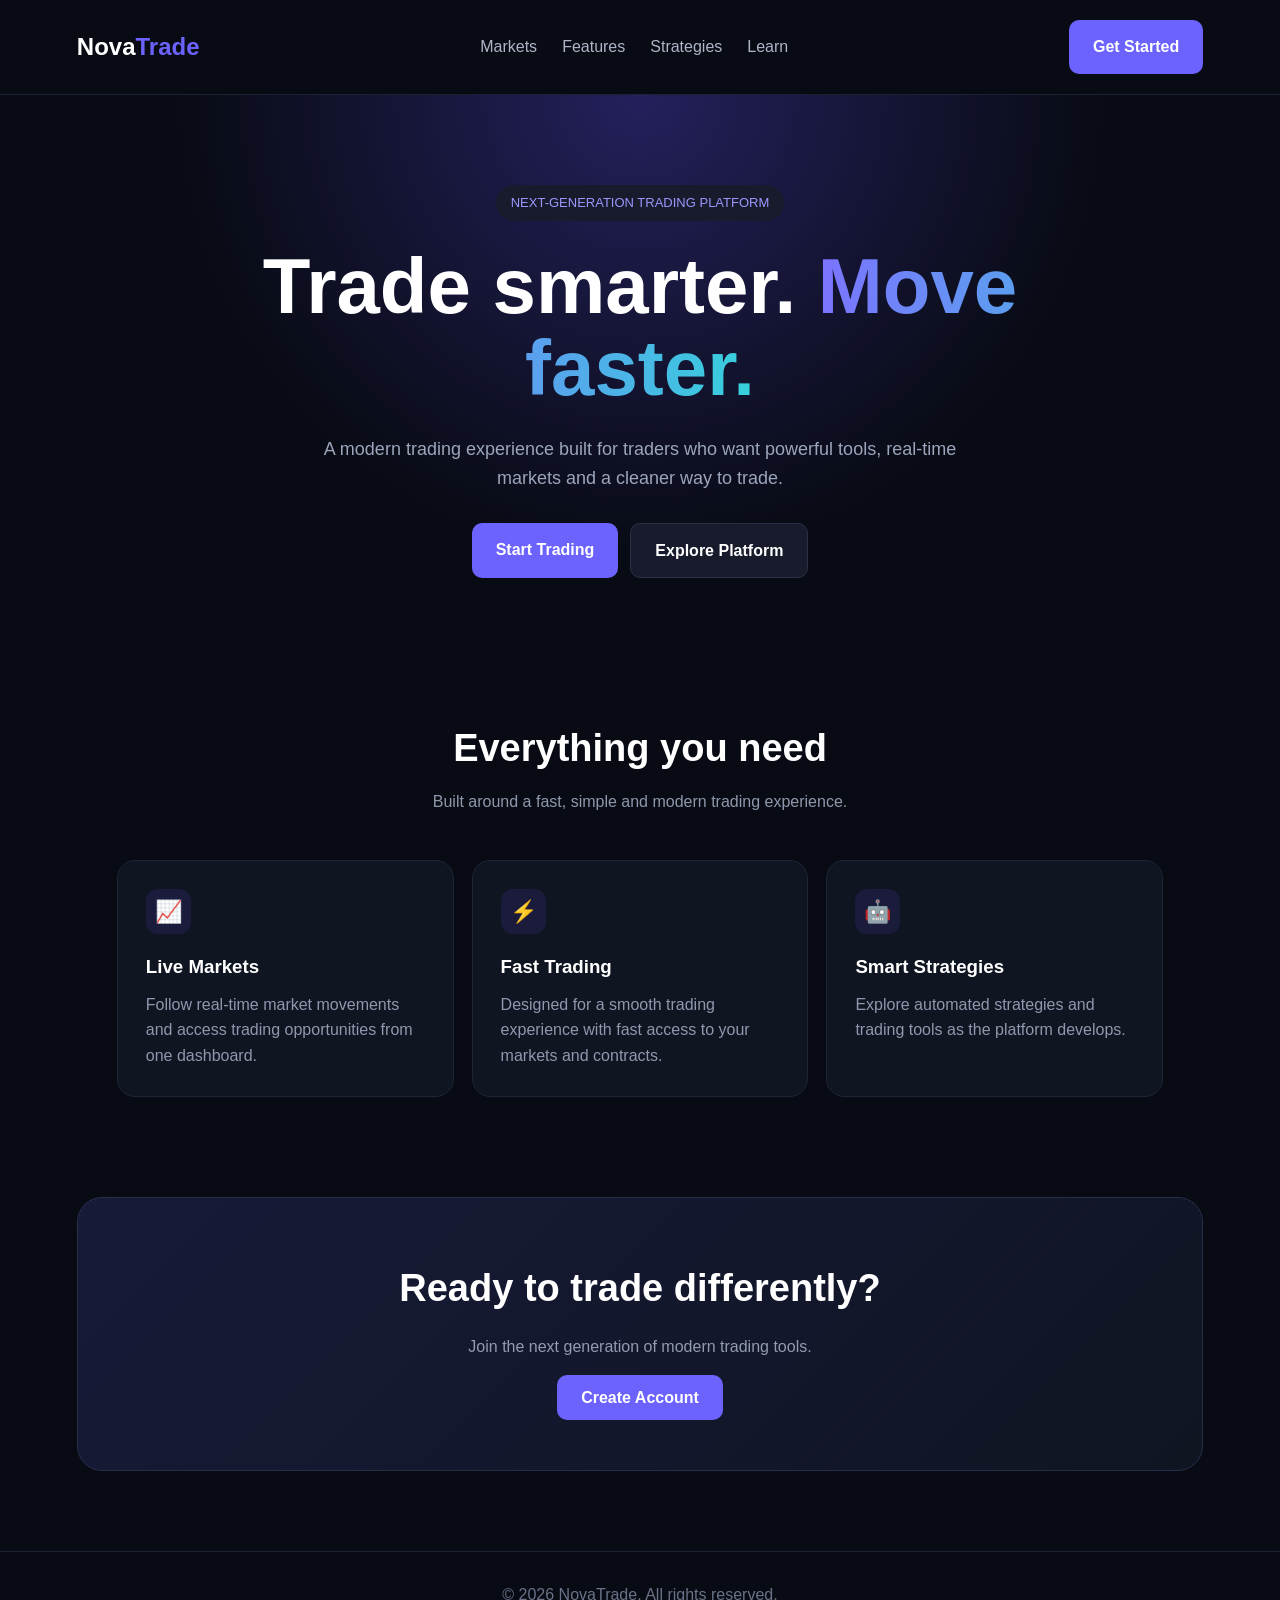
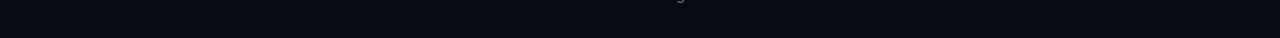
==== index.html @ e97ec721 "Add initial HTML structure for NovaTrade landing page Initial commit of the NovaTrade landing page w" ====
<!DOCTYPE html>
<html lang="en">
<head>
  <meta charset="UTF-8">
  <meta name="viewport" content="width=device-width, initial-scale=1.0">

  <title>NovaTrade — Modern Deriv Trading Platform</title>
  <meta name="description" content="NovaTrade is a modern trading platform powered by Deriv. Explore markets, trading tools and strategies.">

  <style>
    * {
      box-sizing: border-box;
      margin: 0;
      padding: 0;
    }

    body {
      font-family: Arial, sans-serif;
      background: #080b14;
      color: white;
      line-height: 1.6;
    }

    nav {
      display: flex;
      justify-content: space-between;
      align-items: center;
      padding: 20px 6%;
      border-bottom: 1px solid #1c2233;
      background: #080b14;
    }

    .logo {
      font-size: 24px;
      font-weight: 800;
    }

    .logo span {
      color: #6c63ff;
    }

    .nav-links {
      display: none;
      gap: 25px;
    }

    .nav-links a {
      color: #aeb5c7;
      text-decoration: none;
    }

    .hero {
      text-align: center;
      padding: 90px 6% 70px;
      background:
        radial-gradient(circle at top, #24205c 0%, #080b14 55%);
    }

    .badge {
      display: inline-block;
      padding: 8px 15px;
      border-radius: 30px;
      background: #171b2b;
      color: #9d96ff;
      font-size: 13px;
      margin-bottom: 25px;
    }

    h1 {
      font-size: clamp(42px, 10vw, 78px);
      line-height: 1.05;
      max-width: 900px;
      margin: auto;
    }

    .gradient {
      background: linear-gradient(90deg, #7c73ff, #36d1dc);
      -webkit-background-clip: text;
      color: transparent;
    }

    .hero p {
      max-width: 650px;
      margin: 25px auto;
      color: #9ca5bb;
      font-size: 18px;
    }

    .buttons {
      display: flex;
      justify-content: center;
      gap: 12px;
      flex-wrap: wrap;
      margin-top: 30px;
    }

    button,
    .button {
      border: 0;
      padding: 14px 24px;
      border-radius: 10px;
      font-weight: 700;
      cursor: pointer;
      text-decoration: none;
    }

    .primary {
      background: #6c63ff;
      color: white;
    }

    .secondary {
      background: #171b2b;
      color: white;
      border: 1px solid #2a3045;
    }

    .features {
      padding: 70px 6%;
      max-width: 1200px;
      margin: auto;
    }

    .section-title {
      text-align: center;
      margin-bottom: 45px;
    }

    .section-title h2 {
      font-size: 38px;
      margin-bottom: 10px;
    }

    .section-title p {
      color: #8f98ad;
    }

    .cards {
      display: grid;
      grid-template-columns: 1fr;
      gap: 18px;
    }

    .card {
      background: #101522;
      border: 1px solid #1d2537;
      border-radius: 18px;
      padding: 28px;
    }

    .icon {
      width: 45px;
      height: 45px;
      display: grid;
      place-items: center;
      border-radius: 12px;
      background: #1b1b3c;
      color: #8d85ff;
      font-size: 22px;
      margin-bottom: 18px;
    }

    .card h3 {
      margin-bottom: 10px;
    }

    .card p {
      color: #8f98ad;
    }

    .cta {
      margin: 30px 6% 80px;
      padding: 60px 25px;
      text-align: center;
      border-radius: 25px;
      background: linear-gradient(135deg, #171a38, #101522);
      border: 1px solid #292e4b;
    }

    .cta h2 {
      font-size: 38px;
      margin-bottom: 15px;
    }

    .cta p {
      color: #929bb0;
      margin-bottom: 25px;
    }

    footer {
      text-align: center;
      padding: 30px;
      color: #697287;
      border-top: 1px solid #1c2233;
    }

    @media (min-width: 700px) {
      .nav-links {
        display: flex;
      }

      .cards {
        grid-template-columns: repeat(3, 1fr);
      }
    }
  </style>
</head>

<body>

  <nav>
    <div class="logo">Nova<span>Trade</span></div>

    <div class="nav-links">
      <a href="#markets">Markets</a>
      <a href="#features">Features</a>
      <a href="#strategies">Strategies</a>
      <a href="#learn">Learn</a>
    </div>

    <a class="button primary" href="#">Get Started</a>
  </nav>

  <section class="hero">
    <div class="badge">NEXT-GENERATION TRADING PLATFORM</div>

    <h1>
      Trade smarter.
      <span class="gradient">Move faster.</span>
    </h1>

    <p>
      A modern trading experience built for traders who want powerful
      tools, real-time markets and a cleaner way to trade.
    </p>

    <div class="buttons">
      <a class="button primary" href="#">Start Trading</a>
      <a class="button secondary" href="#features">Explore Platform</a>
    </div>
  </section>

  <section class="features" id="features">

    <div class="section-title">
      <h2>Everything you need</h2>
      <p>Built around a fast, simple and modern trading experience.</p>
    </div>

    <div class="cards">

      <div class="card">
        <div class="icon">📈</div>
        <h3>Live Markets</h3>
        <p>
          Follow real-time market movements and access trading opportunities
          from one dashboard.
        </p>
      </div>

      <div class="card">
        <div class="icon">⚡</div>
        <h3>Fast Trading</h3>
        <p>
          Designed for a smooth trading experience with fast access to
          your markets and contracts.
        </p>
      </div>

      <div class="card">
        <div class="icon">🤖</div>
        <h3>Smart Strategies</h3>
        <p>
          Explore automated strategies and trading tools as the platform
          develops.
        </p>
      </div>

    </div>
  </section>

  <section class="cta">
    <h2>Ready to trade differently?</h2>

    <p>
      Join the next generation of modern trading tools.
    </p>

    <a class="button primary" href="#">Create Account</a>
  </section>

  <footer>
    © 2026 NovaTrade. All rights reserved.
  </footer>

</body>
</html>
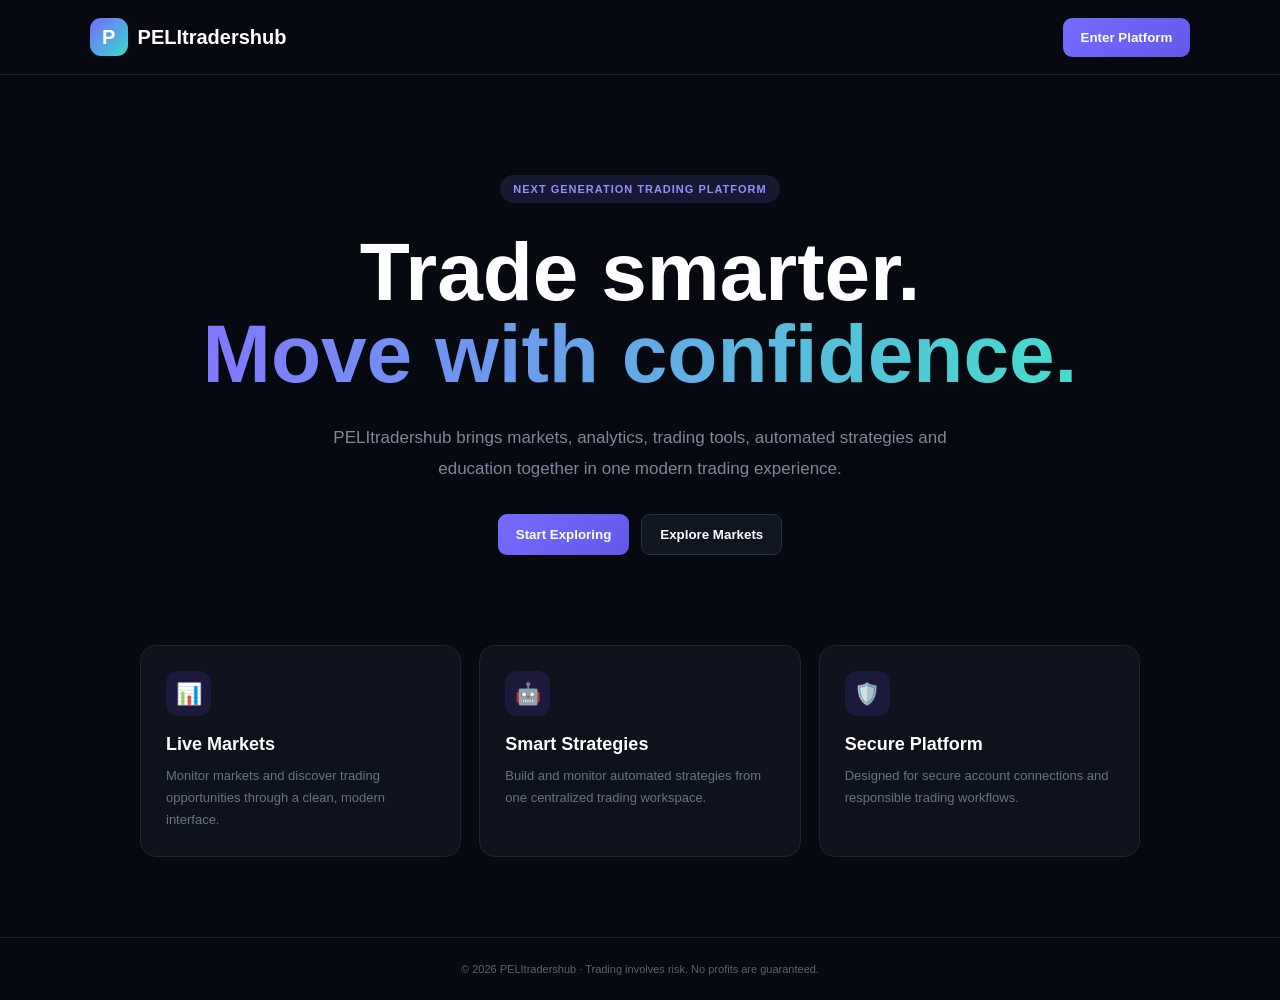
==== commit 3501fb28: "Update index.html" ====
--- a/index.html
+++ b/index.html
@@ -4,8 +4,21 @@
   <meta charset="UTF-8">
   <meta name="viewport" content="width=device-width, initial-scale=1.0">
 
-  <title>NovaTrade — Modern Deriv Trading Platform</title>
-  <meta name="description" content="NovaTrade is a modern trading platform powered by Deriv. Explore markets, trading tools and strategies.">
+  <title>PELItradershub — Smart Trading Platform</title>
+
+  <meta
+    name="description"
+    content="PELItradershub is a modern trading platform for markets, analytics, automated strategies and trading education."
+  >
+
+  <meta name="robots" content="index, follow">
+
+  <meta property="og:title" content="PELItradershub">
+  <meta
+    property="og:description"
+    content="Trade smarter with PELItradershub."
+  >
+  <meta property="og:type" content="website">
 
   <style>
     * {
@@ -16,136 +29,114 @@
 
     body {
       font-family: Arial, sans-serif;
-      background: #080b14;
+      background: #070910;
+      color: #ffffff;
+      min-height: 100vh;
+    }
+
+    nav {
+      height: 75px;
+      display: flex;
+      align-items: center;
+      justify-content: space-between;
+      padding: 0 7%;
+      border-bottom: 1px solid #1c2130;
+      background: rgba(7,9,16,.9);
+    }
+
+    .logo {
+      display: flex;
+      align-items: center;
+      gap: 10px;
+      font-size: 20px;
+      font-weight: 800;
+    }
+
+    .logo-box {
+      width: 38px;
+      height: 38px;
+      display: grid;
+      place-items: center;
+      border-radius: 11px;
+      background: linear-gradient(135deg,#756bff,#38d9ca);
+    }
+
+    nav button,
+    .hero button {
+      border: 0;
+      padding: 12px 18px;
+      border-radius: 9px;
       color: white;
-      line-height: 1.6;
-    }
-
-    nav {
-      display: flex;
-      justify-content: space-between;
-      align-items: center;
-      padding: 20px 6%;
-      border-bottom: 1px solid #1c2233;
-      background: #080b14;
-    }
-
-    .logo {
-      font-size: 24px;
-      font-weight: 800;
-    }
-
-    .logo span {
-      color: #6c63ff;
-    }
-
-    .nav-links {
-      display: none;
-      gap: 25px;
-    }
-
-    .nav-links a {
-      color: #aeb5c7;
-      text-decoration: none;
+      background: linear-gradient(135deg,#756bff,#6259e9);
+      font-weight: bold;
+      cursor: pointer;
     }
 
     .hero {
+      max-width: 1050px;
+      margin: auto;
+      padding: 100px 25px 70px;
       text-align: center;
-      padding: 90px 6% 70px;
-      background:
-        radial-gradient(circle at top, #24205c 0%, #080b14 55%);
     }
 
     .badge {
       display: inline-block;
-      padding: 8px 15px;
+      padding: 8px 13px;
       border-radius: 30px;
-      background: #171b2b;
-      color: #9d96ff;
-      font-size: 13px;
-      margin-bottom: 25px;
+      background: #171933;
+      color: #948dff;
+      font-size: 11px;
+      font-weight: bold;
+      letter-spacing: 1px;
     }
 
     h1 {
-      font-size: clamp(42px, 10vw, 78px);
-      line-height: 1.05;
-      max-width: 900px;
-      margin: auto;
-    }
-
-    .gradient {
-      background: linear-gradient(90deg, #7c73ff, #36d1dc);
+      font-size: clamp(45px, 8vw, 82px);
+      line-height: 1;
+      margin: 28px 0;
+    }
+
+    h1 span {
+      background: linear-gradient(90deg,#8178ff,#45dccd);
       -webkit-background-clip: text;
       color: transparent;
     }
 
     .hero p {
       max-width: 650px;
-      margin: 25px auto;
-      color: #9ca5bb;
-      font-size: 18px;
+      margin: auto;
+      color: #7d879b;
+      line-height: 1.8;
+      font-size: 17px;
     }
 
     .buttons {
+      margin-top: 30px;
       display: flex;
       justify-content: center;
       gap: 12px;
       flex-wrap: wrap;
-      margin-top: 30px;
-    }
-
-    button,
-    .button {
-      border: 0;
-      padding: 14px 24px;
-      border-radius: 10px;
-      font-weight: 700;
-      cursor: pointer;
-      text-decoration: none;
-    }
-
-    .primary {
-      background: #6c63ff;
-      color: white;
     }
 
     .secondary {
-      background: #171b2b;
-      color: white;
-      border: 1px solid #2a3045;
+      background: #101522 !important;
+      border: 1px solid #293043 !important;
     }
 
     .features {
-      padding: 70px 6%;
-      max-width: 1200px;
+      max-width: 1050px;
       margin: auto;
-    }
-
-    .section-title {
-      text-align: center;
-      margin-bottom: 45px;
-    }
-
-    .section-title h2 {
-      font-size: 38px;
-      margin-bottom: 10px;
-    }
-
-    .section-title p {
-      color: #8f98ad;
-    }
-
-    .cards {
+      padding: 20px 25px 80px;
       display: grid;
-      grid-template-columns: 1fr;
+      grid-template-columns: repeat(3,1fr);
       gap: 18px;
     }
 
     .card {
-      background: #101522;
-      border: 1px solid #1d2537;
-      border-radius: 18px;
-      padding: 28px;
+      padding: 25px;
+      border: 1px solid #1d2433;
+      background: #0e121c;
+      border-radius: 16px;
     }
 
     .icon {
@@ -154,53 +145,42 @@
       display: grid;
       place-items: center;
       border-radius: 12px;
-      background: #1b1b3c;
-      color: #8d85ff;
-      font-size: 22px;
+      background: #1b1a3c;
+      color: #8178ff;
+      font-size: 21px;
       margin-bottom: 18px;
     }
 
-    .card h3 {
+    .card h2 {
       margin-bottom: 10px;
+      font-size: 18px;
     }
 
     .card p {
-      color: #8f98ad;
-    }
-
-    .cta {
-      margin: 30px 6% 80px;
-      padding: 60px 25px;
+      color: #687287;
+      font-size: 13px;
+      line-height: 1.7;
+    }
+
+    footer {
+      border-top: 1px solid #1b2130;
+      padding: 25px;
       text-align: center;
-      border-radius: 25px;
-      background: linear-gradient(135deg, #171a38, #101522);
-      border: 1px solid #292e4b;
-    }
-
-    .cta h2 {
-      font-size: 38px;
-      margin-bottom: 15px;
-    }
-
-    .cta p {
-      color: #929bb0;
-      margin-bottom: 25px;
-    }
-
-    footer {
-      text-align: center;
-      padding: 30px;
-      color: #697287;
-      border-top: 1px solid #1c2233;
-    }
-
-    @media (min-width: 700px) {
-      .nav-links {
-        display: flex;
+      color: #596276;
+      font-size: 11px;
+    }
+
+    @media(max-width:700px) {
+      .features {
+        grid-template-columns: 1fr;
       }
 
-      .cards {
-        grid-template-columns: repeat(3, 1fr);
+      nav {
+        padding: 0 20px;
+      }
+
+      .hero {
+        padding-top: 70px;
       }
     }
   </style>
@@ -208,90 +188,93 @@
 
 <body>
 
-  <nav>
-    <div class="logo">Nova<span>Trade</span></div>
-
-    <div class="nav-links">
-      <a href="#markets">Markets</a>
-      <a href="#features">Features</a>
-      <a href="#strategies">Strategies</a>
-      <a href="#learn">Learn</a>
-    </div>
-
-    <a class="button primary" href="#">Get Started</a>
-  </nav>
-
-  <section class="hero">
-    <div class="badge">NEXT-GENERATION TRADING PLATFORM</div>
-
-    <h1>
-      Trade smarter.
-      <span class="gradient">Move faster.</span>
-    </h1>
-
+<nav>
+  <div class="logo">
+    <div class="logo-box">P</div>
+    <span>PELItradershub</span>
+  </div>
+
+  <button onclick="openPlatform()">Enter Platform</button>
+</nav>
+
+<section class="hero">
+
+  <div class="badge">
+    NEXT GENERATION TRADING PLATFORM
+  </div>
+
+  <h1>
+    Trade smarter.<br>
+    <span>Move with confidence.</span>
+  </h1>
+
+  <p>
+    PELItradershub brings markets, analytics, trading tools,
+    automated strategies and education together in one modern
+    trading experience.
+  </p>
+
+  <div class="buttons">
+    <button onclick="openPlatform()">
+      Start Exploring
+    </button>
+
+    <button class="secondary" onclick="showMarkets()">
+      Explore Markets
+    </button>
+  </div>
+
+</section>
+
+<section class="features">
+
+  <div class="card">
+    <div class="icon">📊</div>
+    <h2>Live Markets</h2>
     <p>
-      A modern trading experience built for traders who want powerful
-      tools, real-time markets and a cleaner way to trade.
+      Monitor markets and discover trading opportunities
+      through a clean, modern interface.
     </p>
-
-    <div class="buttons">
-      <a class="button primary" href="#">Start Trading</a>
-      <a class="button secondary" href="#features">Explore Platform</a>
-    </div>
-  </section>
-
-  <section class="features" id="features">
-
-    <div class="section-title">
-      <h2>Everything you need</h2>
-      <p>Built around a fast, simple and modern trading experience.</p>
-    </div>
-
-    <div class="cards">
-
-      <div class="card">
-        <div class="icon">📈</div>
-        <h3>Live Markets</h3>
-        <p>
-          Follow real-time market movements and access trading opportunities
-          from one dashboard.
-        </p>
-      </div>
-
-      <div class="card">
-        <div class="icon">⚡</div>
-        <h3>Fast Trading</h3>
-        <p>
-          Designed for a smooth trading experience with fast access to
-          your markets and contracts.
-        </p>
-      </div>
-
-      <div class="card">
-        <div class="icon">🤖</div>
-        <h3>Smart Strategies</h3>
-        <p>
-          Explore automated strategies and trading tools as the platform
-          develops.
-        </p>
-      </div>
-
-    </div>
-  </section>
-
-  <section class="cta">
-    <h2>Ready to trade differently?</h2>
-
+  </div>
+
+  <div class="card">
+    <div class="icon">🤖</div>
+    <h2>Smart Strategies</h2>
     <p>
-      Join the next generation of modern trading tools.
+      Build and monitor automated strategies from one
+      centralized trading workspace.
     </p>
-
-    <a class="button primary" href="#">Create Account</a>
-  </section>
-
-  <footer>
-    © 2026 NovaTrade. All rights reserved.
-  </footer>
+  </div>
+
+  <div class="card">
+    <div class="icon">🛡️</div>
+    <h2>Secure Platform</h2>
+    <p>
+      Designed for secure account connections and
+      responsible trading workflows.
+    </p>
+  </div>
+
+</section>
+
+<footer>
+  © 2026 PELItradershub · Trading involves risk. No profits are guaranteed.
+</footer>
+
+<script>
+  function openPlatform() {
+    alert(
+      "PELItradershub platform is being prepared. " +
+      "The next version will include the trading dashboard, markets, bots, portfolio, wallet and more."
+    );
+  }
+
+  function showMarkets() {
+    alert(
+      "Markets module coming next: Volatility indices, forex and other supported Deriv markets."
+    );
+  }
+</script>
 
 </body>
 </html>
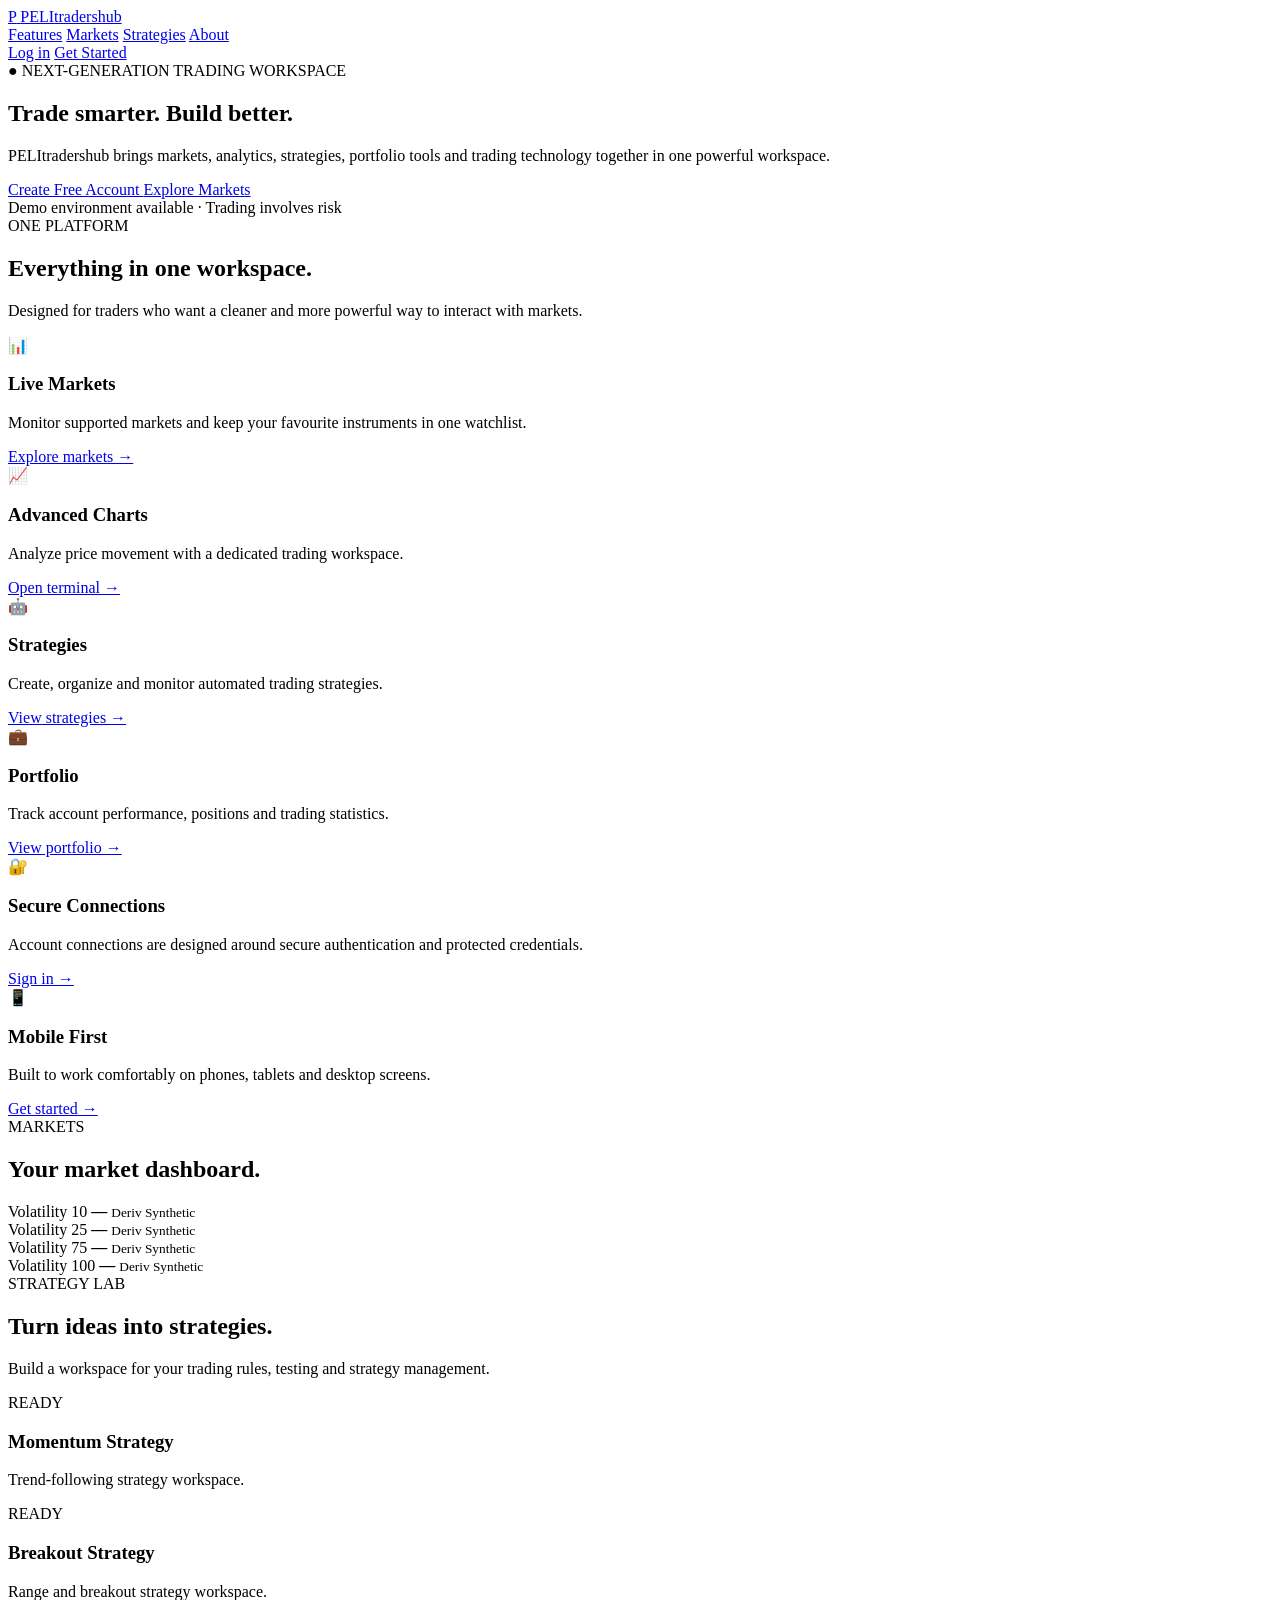
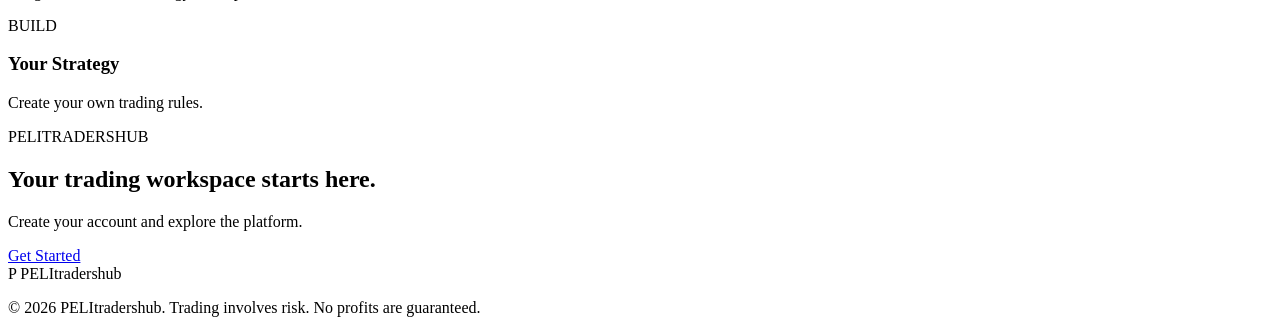
==== commit 56db539c: "Revise HTML structure and content for PELItradershub Updated the title and meta description for bett" ====
--- a/index.html
+++ b/index.html
@@ -4,277 +4,357 @@
   <meta charset="UTF-8">
   <meta name="viewport" content="width=device-width, initial-scale=1.0">
 
-  <title>PELItradershub — Smart Trading Platform</title>
+  <title>PELItradershub | Smart Trading Platform</title>
 
   <meta
     name="description"
-    content="PELItradershub is a modern trading platform for markets, analytics, automated strategies and trading education."
+    content="PELItradershub is a modern trading platform for markets, analytics, strategies and portfolio management."
   >
 
   <meta name="robots" content="index, follow">
 
-  <meta property="og:title" content="PELItradershub">
-  <meta
-    property="og:description"
-    content="Trade smarter with PELItradershub."
-  >
-  <meta property="og:type" content="website">
-
-  <style>
-    * {
-      box-sizing: border-box;
-      margin: 0;
-      padding: 0;
-    }
-
-    body {
-      font-family: Arial, sans-serif;
-      background: #070910;
-      color: #ffffff;
-      min-height: 100vh;
-    }
-
-    nav {
-      height: 75px;
-      display: flex;
-      align-items: center;
-      justify-content: space-between;
-      padding: 0 7%;
-      border-bottom: 1px solid #1c2130;
-      background: rgba(7,9,16,.9);
-    }
-
-    .logo {
-      display: flex;
-      align-items: center;
-      gap: 10px;
-      font-size: 20px;
-      font-weight: 800;
-    }
-
-    .logo-box {
-      width: 38px;
-      height: 38px;
-      display: grid;
-      place-items: center;
-      border-radius: 11px;
-      background: linear-gradient(135deg,#756bff,#38d9ca);
-    }
-
-    nav button,
-    .hero button {
-      border: 0;
-      padding: 12px 18px;
-      border-radius: 9px;
-      color: white;
-      background: linear-gradient(135deg,#756bff,#6259e9);
-      font-weight: bold;
-      cursor: pointer;
-    }
-
-    .hero {
-      max-width: 1050px;
-      margin: auto;
-      padding: 100px 25px 70px;
-      text-align: center;
-    }
-
-    .badge {
-      display: inline-block;
-      padding: 8px 13px;
-      border-radius: 30px;
-      background: #171933;
-      color: #948dff;
-      font-size: 11px;
-      font-weight: bold;
-      letter-spacing: 1px;
-    }
-
-    h1 {
-      font-size: clamp(45px, 8vw, 82px);
-      line-height: 1;
-      margin: 28px 0;
-    }
-
-    h1 span {
-      background: linear-gradient(90deg,#8178ff,#45dccd);
-      -webkit-background-clip: text;
-      color: transparent;
-    }
-
-    .hero p {
-      max-width: 650px;
-      margin: auto;
-      color: #7d879b;
-      line-height: 1.8;
-      font-size: 17px;
-    }
-
-    .buttons {
-      margin-top: 30px;
-      display: flex;
-      justify-content: center;
-      gap: 12px;
-      flex-wrap: wrap;
-    }
-
-    .secondary {
-      background: #101522 !important;
-      border: 1px solid #293043 !important;
-    }
-
-    .features {
-      max-width: 1050px;
-      margin: auto;
-      padding: 20px 25px 80px;
-      display: grid;
-      grid-template-columns: repeat(3,1fr);
-      gap: 18px;
-    }
-
-    .card {
-      padding: 25px;
-      border: 1px solid #1d2433;
-      background: #0e121c;
-      border-radius: 16px;
-    }
-
-    .icon {
-      width: 45px;
-      height: 45px;
-      display: grid;
-      place-items: center;
-      border-radius: 12px;
-      background: #1b1a3c;
-      color: #8178ff;
-      font-size: 21px;
-      margin-bottom: 18px;
-    }
-
-    .card h2 {
-      margin-bottom: 10px;
-      font-size: 18px;
-    }
-
-    .card p {
-      color: #687287;
-      font-size: 13px;
-      line-height: 1.7;
-    }
-
-    footer {
-      border-top: 1px solid #1b2130;
-      padding: 25px;
-      text-align: center;
-      color: #596276;
-      font-size: 11px;
-    }
-
-    @media(max-width:700px) {
-      .features {
-        grid-template-columns: 1fr;
-      }
-
-      nav {
-        padding: 0 20px;
-      }
-
-      .hero {
-        padding-top: 70px;
-      }
-    }
-  </style>
+  <link rel="stylesheet" href="styles.css">
 </head>
 
 <body>
 
-<nav>
-  <div class="logo">
-    <div class="logo-box">P</div>
-    <span>PELItradershub</span>
-  </div>
-
-  <button onclick="openPlatform()">Enter Platform</button>
-</nav>
+<header class="navbar">
+
+  <a href="index.html" class="brand">
+    <span class="brand-icon">P</span>
+    <span>PELI<span>tradershub</span></span>
+  </a>
+
+  <nav>
+    <a href="#features">Features</a>
+    <a href="#markets">Markets</a>
+    <a href="#strategies">Strategies</a>
+    <a href="#about">About</a>
+  </nav>
+
+  <div class="nav-actions">
+    <a href="login.html" class="login-link">Log in</a>
+    <a href="register.html" class="button primary">Get Started</a>
+  </div>
+
+</header>
+
+
+<main>
 
 <section class="hero">
 
-  <div class="badge">
-    NEXT GENERATION TRADING PLATFORM
-  </div>
-
-  <h1>
-    Trade smarter.<br>
-    <span>Move with confidence.</span>
-  </h1>
+  <div class="hero-content">
+
+    <div class="badge">
+      ● NEXT-GENERATION TRADING WORKSPACE
+    </div>
+
+    <h1>
+      Trade smarter.
+      <span>Build better.</span>
+    </h1>
+
+    <p>
+      PELItradershub brings markets, analytics, strategies,
+      portfolio tools and trading technology together in one
+      powerful workspace.
+    </p>
+
+    <div class="hero-actions">
+
+      <a href="register.html" class="button primary large">
+        Create Free Account
+      </a>
+
+      <a href="markets.html" class="button secondary large">
+        Explore Markets
+      </a>
+
+    </div>
+
+    <div class="hero-note">
+      Demo environment available · Trading involves risk
+    </div>
+
+  </div>
+
+</section>
+
+
+<section id="features" class="section">
+
+  <div class="section-heading">
+
+    <div class="eyebrow">
+      ONE PLATFORM
+    </div>
+
+    <h2>
+      Everything in one workspace.
+    </h2>
+
+    <p>
+      Designed for traders who want a cleaner and more powerful
+      way to interact with markets.
+    </p>
+
+  </div>
+
+
+  <div class="feature-grid">
+
+    <article class="feature-card">
+
+      <div class="feature-icon">📊</div>
+
+      <h3>Live Markets</h3>
+
+      <p>
+        Monitor supported markets and keep your favourite
+        instruments in one watchlist.
+      </p>
+
+      <a href="markets.html">Explore markets →</a>
+
+    </article>
+
+
+    <article class="feature-card">
+
+      <div class="feature-icon">📈</div>
+
+      <h3>Advanced Charts</h3>
+
+      <p>
+        Analyze price movement with a dedicated trading
+        workspace.
+      </p>
+
+      <a href="trade.html">Open terminal →</a>
+
+    </article>
+
+
+    <article class="feature-card">
+
+      <div class="feature-icon">🤖</div>
+
+      <h3>Strategies</h3>
+
+      <p>
+        Create, organize and monitor automated trading
+        strategies.
+      </p>
+
+      <a href="strategies.html">View strategies →</a>
+
+    </article>
+
+
+    <article class="feature-card">
+
+      <div class="feature-icon">💼</div>
+
+      <h3>Portfolio</h3>
+
+      <p>
+        Track account performance, positions and trading
+        statistics.
+      </p>
+
+      <a href="portfolio.html">View portfolio →</a>
+
+    </article>
+
+
+    <article class="feature-card">
+
+      <div class="feature-icon">🔐</div>
+
+      <h3>Secure Connections</h3>
+
+      <p>
+        Account connections are designed around secure
+        authentication and protected credentials.
+      </p>
+
+      <a href="login.html">Sign in →</a>
+
+    </article>
+
+
+    <article class="feature-card">
+
+      <div class="feature-icon">📱</div>
+
+      <h3>Mobile First</h3>
+
+      <p>
+        Built to work comfortably on phones, tablets and
+        desktop screens.
+      </p>
+
+      <a href="register.html">Get started →</a>
+
+    </article>
+
+  </div>
+
+</section>
+
+
+<section id="markets" class="market-section">
+
+  <div class="section-heading">
+
+    <div class="eyebrow">
+      MARKETS
+    </div>
+
+    <h2>
+      Your market dashboard.
+    </h2>
+
+  </div>
+
+
+  <div class="market-grid">
+
+    <div class="market-card">
+
+      <span>Volatility 10</span>
+      <strong>—</strong>
+      <small>Deriv Synthetic</small>
+
+    </div>
+
+
+    <div class="market-card">
+
+      <span>Volatility 25</span>
+      <strong>—</strong>
+      <small>Deriv Synthetic</small>
+
+    </div>
+
+
+    <div class="market-card">
+
+      <span>Volatility 75</span>
+      <strong>—</strong>
+      <small>Deriv Synthetic</small>
+
+    </div>
+
+
+    <div class="market-card">
+
+      <span>Volatility 100</span>
+      <strong>—</strong>
+      <small>Deriv Synthetic</small>
+
+    </div>
+
+  </div>
+
+</section>
+
+
+<section id="strategies" class="section">
+
+  <div class="section-heading">
+
+    <div class="eyebrow">
+      STRATEGY LAB
+    </div>
+
+    <h2>
+      Turn ideas into strategies.
+    </h2>
+
+    <p>
+      Build a workspace for your trading rules, testing and
+      strategy management.
+    </p>
+
+  </div>
+
+
+  <div class="strategy-preview">
+
+    <div>
+      <span class="strategy-status">READY</span>
+      <h3>Momentum Strategy</h3>
+      <p>
+        Trend-following strategy workspace.
+      </p>
+    </div>
+
+    <div>
+      <span class="strategy-status">READY</span>
+      <h3>Breakout Strategy</h3>
+      <p>
+        Range and breakout strategy workspace.
+      </p>
+    </div>
+
+    <div>
+      <span class="strategy-status">BUILD</span>
+      <h3>Your Strategy</h3>
+      <p>
+        Create your own trading rules.
+      </p>
+    </div>
+
+  </div>
+
+</section>
+
+
+<section id="about" class="cta">
+
+  <div>
+
+    <div class="eyebrow">
+      PELITRADERSHUB
+    </div>
+
+    <h2>
+      Your trading workspace starts here.
+    </h2>
+
+    <p>
+      Create your account and explore the platform.
+    </p>
+
+  </div>
+
+  <a href="register.html" class="button primary large">
+    Get Started
+  </a>
+
+</section>
+
+</main>
+
+
+<footer>
+
+  <div class="brand">
+    <span class="brand-icon">P</span>
+    PELItradershub
+  </div>
 
   <p>
-    PELItradershub brings markets, analytics, trading tools,
-    automated strategies and education together in one modern
-    trading experience.
+    © 2026 PELItradershub. Trading involves risk.
+    No profits are guaranteed.
   </p>
 
-  <div class="buttons">
-    <button onclick="openPlatform()">
-      Start Exploring
-    </button>
-
-    <button class="secondary" onclick="showMarkets()">
-      Explore Markets
-    </button>
-  </div>
-
-</section>
-
-<section class="features">
-
-  <div class="card">
-    <div class="icon">📊</div>
-    <h2>Live Markets</h2>
-    <p>
-      Monitor markets and discover trading opportunities
-      through a clean, modern interface.
-    </p>
-  </div>
-
-  <div class="card">
-    <div class="icon">🤖</div>
-    <h2>Smart Strategies</h2>
-    <p>
-      Build and monitor automated strategies from one
-      centralized trading workspace.
-    </p>
-  </div>
-
-  <div class="card">
-    <div class="icon">🛡️</div>
-    <h2>Secure Platform</h2>
-    <p>
-      Designed for secure account connections and
-      responsible trading workflows.
-    </p>
-  </div>
-
-</section>
-
-<footer>
-  © 2026 PELItradershub · Trading involves risk. No profits are guaranteed.
 </footer>
 
-<script>
-  function openPlatform() {
-    alert(
-      "PELItradershub platform is being prepared. " +
-      "The next version will include the trading dashboard, markets, bots, portfolio, wallet and more."
-    );
-  }
-
-  function showMarkets() {
-    alert(
-      "Markets module coming next: Volatility indices, forex and other supported Deriv markets."
-    );
-  }
-</script>
+
+<script src="app.js"></script>
 
 </body>
 </html>
